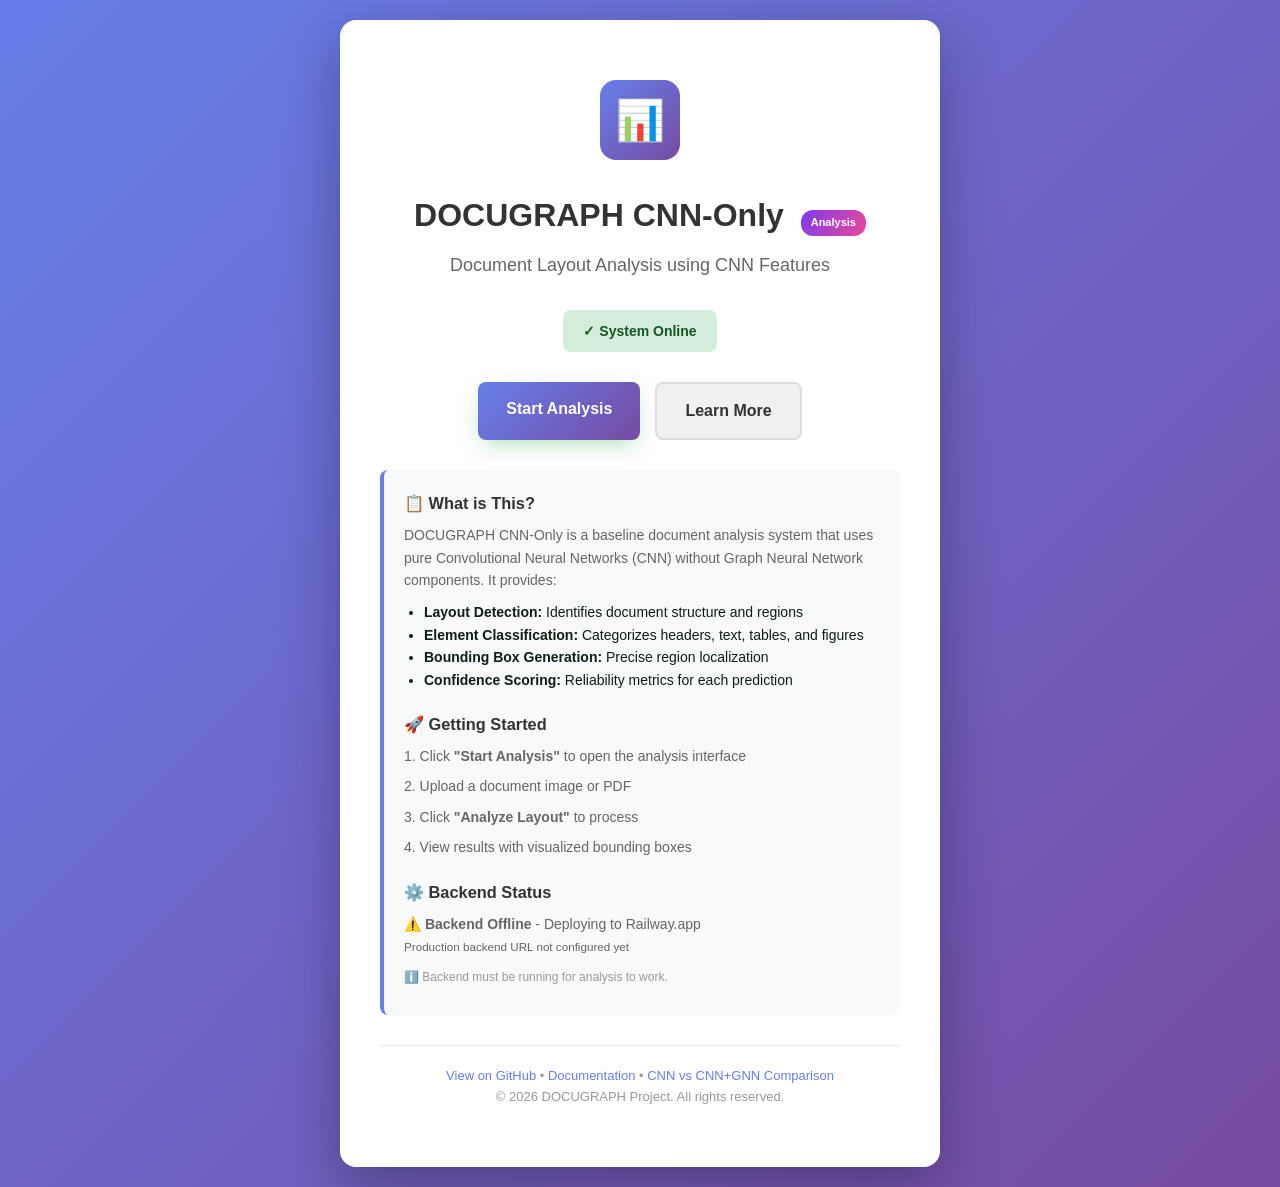
==== index.html @ beccb389 "Add: Landing page with index.html for GitHub Pages" ====
<!DOCTYPE html>
<html lang="en">
<head>
    <meta charset="UTF-8">
    <meta name="viewport" content="width=device-width, initial-scale=1.0">
    <title>DOCUGRAPH CNN-Only Analysis</title>
    <link rel="icon" type="image/png" href="assets/logo.png">
    <link rel="stylesheet" href="assets/style.css">
    <style>
        body {
            font-family: -apple-system, BlinkMacSystemFont, "Segoe UI", Roboto, "Helvetica Neue", Arial, sans-serif;
            background: linear-gradient(135deg, #667eea 0%, #764ba2 100%);
            min-height: 100vh;
            display: flex;
            align-items: center;
            justify-content: center;
            margin: 0;
            padding: 20px;
        }
        .container {
            background: white;
            border-radius: 16px;
            box-shadow: 0 20px 60px rgba(0, 0, 0, 0.3);
            padding: 60px 40px;
            text-align: center;
            max-width: 600px;
        }
        .logo {
            width: 80px;
            height: 80px;
            margin: 0 auto 30px;
            background: linear-gradient(135deg, #667eea 0%, #764ba2 100%);
            border-radius: 16px;
            display: flex;
            align-items: center;
            justify-content: center;
            color: white;
            font-size: 40px;
            font-weight: bold;
        }
        h1 {
            font-size: 32px;
            margin: 20px 0 10px;
            color: #333;
        }
        .subtitle {
            font-size: 18px;
            color: #666;
            margin-bottom: 30px;
        }
        .status {
            display: inline-block;
            padding: 10px 20px;
            border-radius: 8px;
            margin-bottom: 30px;
            font-size: 14px;
            font-weight: 600;
        }
        .status.online {
            background: #d4edda;
            color: #155724;
        }
        .status.offline {
            background: #f8d7da;
            color: #721c24;
        }
        .buttons {
            display: flex;
            gap: 15px;
            margin-bottom: 30px;
            justify-content: center;
            flex-wrap: wrap;
        }
        .btn {
            padding: 14px 28px;
            border-radius: 8px;
            font-size: 16px;
            font-weight: 600;
            border: none;
            cursor: pointer;
            transition: all 0.3s;
            text-decoration: none;
            display: inline-block;
        }
        .btn-primary {
            background: linear-gradient(135deg, #667eea 0%, #764ba2 100%);
            color: white;
        }
        .btn-primary:hover {
            transform: translateY(-2px);
            box-shadow: 0 10px 20px rgba(102, 126, 234, 0.3);
        }
        .btn-secondary {
            background: #f0f0f0;
            color: #333;
            border: 2px solid #ddd;
        }
        .btn-secondary:hover {
            background: #e0e0e0;
        }
        .info {
            background: #f8f9fa;
            border-left: 4px solid #667eea;
            padding: 20px;
            text-align: left;
            border-radius: 8px;
            margin-top: 30px;
            font-size: 14px;
        }
        .info h3 {
            margin-top: 0;
            color: #333;
        }
        .info p {
            margin: 8px 0;
            color: #666;
        }
        .info code {
            background: #e9ecef;
            padding: 2px 6px;
            border-radius: 4px;
            font-family: monospace;
            color: #d63384;
        }
        .badge {
            display: inline-block;
            background: linear-gradient(120deg, #7c3aed, #ec4899);
            color: white;
            padding: 4px 10px;
            border-radius: 12px;
            font-size: 11px;
            font-weight: 700;
            margin-left: 8px;
        }
        .footer {
            margin-top: 30px;
            padding-top: 20px;
            border-top: 1px solid #eee;
            font-size: 13px;
            color: #999;
        }
        .footer a {
            color: #667eea;
            text-decoration: none;
        }
        .footer a:hover {
            text-decoration: underline;
        }
    </style>
</head>
<body>
    <div class="container">
        <div class="logo">📊</div>
        <h1>DOCUGRAPH CNN-Only <span class="badge">Analysis</span></h1>
        <p class="subtitle">Document Layout Analysis using CNN Features</p>

        <div id="status-indicator" class="status online">✓ System Online</div>

        <div class="buttons">
            <a href="try_cnn.html" class="btn btn-primary">Start Analysis</a>
            <a href="#info" class="btn btn-secondary">Learn More</a>
        </div>

        <div id="info" class="info">
            <h3>📋 What is This?</h3>
            <p>DOCUGRAPH CNN-Only is a baseline document analysis system that uses pure Convolutional Neural Networks (CNN) without Graph Neural Network components. It provides:</p>
            <ul style="margin: 10px 0; padding-left: 20px;">
                <li><strong>Layout Detection:</strong> Identifies document structure and regions</li>
                <li><strong>Element Classification:</strong> Categorizes headers, text, tables, and figures</li>
                <li><strong>Bounding Box Generation:</strong> Precise region localization</li>
                <li><strong>Confidence Scoring:</strong> Reliability metrics for each prediction</li>
            </ul>

            <h3 style="margin-top: 20px;">🚀 Getting Started</h3>
            <p>1. Click <strong>"Start Analysis"</strong> to open the analysis interface</p>
            <p>2. Upload a document image or PDF</p>
            <p>3. Click <strong>"Analyze Layout"</strong> to process</p>
            <p>4. View results with visualized bounding boxes</p>

            <h3 style="margin-top: 20px;">⚙️ Backend Status</h3>
            <p id="backend-status">Checking backend connection...</p>
            <p style="font-size: 12px; color: #999; margin-top: 10px;">
                ℹ️ Backend must be running for analysis to work.
            </p>
        </div>

        <div class="footer">
            <p>
                <a href="https://github.com/lenjimagsino/docugraph_cnn" target="_blank">View on GitHub</a> •
                <a href="CNN_ONLY_ANALYSIS.md" target="_blank">Documentation</a> •
                <a href="comparison.html">CNN vs CNN+GNN Comparison</a>
            </p>
            <p>© 2026 DOCUGRAPH Project. All rights reserved.</p>
        </div>
    </div>

    <script>
        // Check backend status on load
        document.addEventListener('DOMContentLoaded', () => {
            checkBackendStatus();
        });

        async function checkBackendStatus() {
            const statusEl = document.getElementById('backend-status');
            const backendUrl = window.location.hostname === 'localhost' || window.location.hostname === '127.0.0.1' 
                ? 'http://localhost:5000'
                : 'https://docugraph-api.up.railway.app'; // Update with your Railway URL

            try {
                const response = await fetch(`${backendUrl}/health`, { 
                    method: 'GET',
                    mode: 'no-cors'
                });
                statusEl.innerHTML = '✅ <strong>Backend Online</strong> - Ready to analyze documents';
                statusEl.className = 'backend-status online';
            } catch (error) {
                if (window.location.hostname !== 'localhost') {
                    statusEl.innerHTML = '⚠️ <strong>Backend Offline</strong> - Deploying to Railway.app<br><small>Production backend URL not configured yet</small>';
                } else {
                    statusEl.innerHTML = '❌ <strong>Backend Offline</strong> - Run: <code>python backend/app.py</code>';
                }
                statusEl.className = 'backend-status offline';
            }
        }
    </script>
</body>
</html>
---- assets/style.css ----
/* ============================================
   DOCUGRAPH – Global Stylesheet
   Theme: White base · Green accents · Light green glow
   ============================================ */

@import url('https://fonts.googleapis.com/css2?family=Sora:wght@300;400;500;600;700;800&family=Plus+Jakarta+Sans:wght@300;400;500;600;700&family=JetBrains+Mono:wght@400;500&display=swap');

:root {
  /* Greens */
  --green-900: #0f3d20;
  --green-800: #155a2a;
  --green-700: #1c7a39;
  --green-600: #2aa84a;
  --green-500: #3ec85c;
  --green-400: #6ddc83;
  --green-300: #a8eab6;
  --green-200: #d4f5db;
  --green-100: #ecfbef;
  --green-50:  #f5fdf7;

  /* Neutrals */
  --white:    #ffffff;
  --off:      #fafbfa;
  --line:     #e6efe8;
  --line-2:   #d4e3d7;
  --ink-900:  #0d1f12;
  --ink-700:  #2c3d31;
  --ink-500:  #5a6b5e;
  --ink-300:  #8a9a8e;

  /* Effects */
  --shadow-sm:  0 1px 2px rgba(15,61,32,.06);
  --shadow-md:  0 8px 24px -8px rgba(15,61,32,.12);
  --shadow-lg:  0 24px 48px -16px rgba(15,61,32,.18);
  --shadow-glow: 0 0 0 1px rgba(62,200,92,.18), 0 12px 40px -12px rgba(62,200,92,.35);

  --radius-sm: 8px;
  --radius-md: 14px;
  --radius-lg: 22px;
  --radius-xl: 32px;

  --font-display: 'Sora', sans-serif;
  --font-body:    'Plus Jakarta Sans', sans-serif;
  --font-mono:    'JetBrains Mono', monospace;

  --container: 1240px;
}

* { box-sizing: border-box; margin: 0; padding: 0; }

html { scroll-behavior: smooth; -webkit-text-size-adjust: 100%; }

body {
  font-family: var(--font-body);
  color: var(--ink-900);
  background: var(--white);
  line-height: 1.6;
  font-size: 16px;
  overflow-x: hidden;
  -webkit-font-smoothing: antialiased;
  -moz-osx-font-smoothing: grayscale;
}

img { max-width: 100%; display: block; }
a { color: inherit; text-decoration: none; }
button { font-family: inherit; cursor: pointer; border: none; background: none; }

/* Utility container */
.wrap { max-width: var(--container); margin: 0 auto; padding: 0 24px; }

/* ===== NAVBAR ===== */
.nav {
  position: fixed; top: 0; left: 0; right: 0;
  z-index: 100;
  background: rgba(255,255,255,.78);
  backdrop-filter: saturate(140%) blur(14px);
  -webkit-backdrop-filter: saturate(140%) blur(14px);
  border-bottom: 1px solid transparent;
  transition: border-color .25s ease, background .25s ease;
}
.nav.scrolled {
  border-bottom-color: var(--line);
  background: rgba(255,255,255,.92);
}
.nav-inner {
  max-width: var(--container);
  margin: 0 auto;
  padding: 14px 24px;
  display: flex; align-items: center; justify-content: space-between;
  gap: 24px;
}
.brand {
  display: flex; align-items: center; gap: 10px;
  font-family: var(--font-display);
  font-weight: 700;
  font-size: 18px;
  letter-spacing: -.01em;
}
.brand img { width: 36px; height: 36px; object-fit: contain; }
.brand span b { color: var(--green-700); }
.brand span em { color: var(--green-500); font-style: normal; font-weight: 600; }

.nav-links {
  display: flex; align-items: center; gap: 6px;
  list-style: none;
}
.nav-links a {
  padding: 8px 14px;
  border-radius: 999px;
  font-size: 14.5px;
  font-weight: 500;
  color: var(--ink-700);
  transition: color .2s, background .2s;
}
.nav-links a:hover { color: var(--green-700); background: var(--green-100); }
.nav-links a.active { color: var(--green-700); background: var(--green-100); }

.nav-cta {
  display: inline-flex; align-items: center; gap: 8px;
  padding: 10px 18px;
  background: var(--ink-900);
  color: var(--white);
  border-radius: 999px;
  font-weight: 600; font-size: 14px;
  transition: transform .2s, background .2s, box-shadow .2s;
}
.nav-cta:hover { background: var(--green-700); transform: translateY(-1px); box-shadow: var(--shadow-glow); }

.nav-toggle { display: none; width: 40px; height: 40px; border-radius: 10px; align-items: center; justify-content: center; }
.nav-toggle span { width: 20px; height: 2px; background: var(--ink-900); position: relative; display: block; transition: transform .25s; }
.nav-toggle span::before, .nav-toggle span::after {
  content: ''; position: absolute; left: 0; width: 20px; height: 2px; background: var(--ink-900); transition: transform .25s, top .25s;
}
.nav-toggle span::before { top: -6px; }
.nav-toggle span::after  { top:  6px; }
.nav-toggle.open span { background: transparent; }
.nav-toggle.open span::before { top: 0; transform: rotate(45deg); }
.nav-toggle.open span::after  { top: 0; transform: rotate(-45deg); }

/* ===== HERO ===== */
.hero {
  position: relative;
  padding: 140px 0 100px;
  overflow: hidden;
  background:
    radial-gradient(80% 60% at 90% 0%, var(--green-100) 0%, transparent 60%),
    radial-gradient(60% 50% at 10% 100%, var(--green-50) 0%, transparent 70%),
    var(--white);
}
.hero::before {
  content: '';
  position: absolute; inset: 0;
  background-image:
    linear-gradient(var(--line) 1px, transparent 1px),
    linear-gradient(90deg, var(--line) 1px, transparent 1px);
  background-size: 56px 56px;
  mask-image: radial-gradient(ellipse 70% 60% at 50% 40%, #000 30%, transparent 80%);
  -webkit-mask-image: radial-gradient(ellipse 70% 60% at 50% 40%, #000 30%, transparent 80%);
  opacity: .5;
  pointer-events: none;
}

.hero-grid {
  display: grid;
  grid-template-columns: 1.1fr 1fr;
  gap: 64px;
  align-items: center;
  position: relative; z-index: 1;
}

.eyebrow {
  display: inline-flex; align-items: center; gap: 8px;
  padding: 6px 14px;
  background: var(--green-100);
  border: 1px solid var(--green-200);
  color: var(--green-800);
  border-radius: 999px;
  font-size: 13px; font-weight: 600;
  letter-spacing: .02em;
  margin-bottom: 22px;
}
.eyebrow .dot {
  width: 6px; height: 6px; background: var(--green-500); border-radius: 50%;
  box-shadow: 0 0 0 4px rgba(62,200,92,.2);
  animation: pulseDot 2s infinite;
}
@keyframes pulseDot {
  0%,100% { box-shadow: 0 0 0 4px rgba(62,200,92,.2); }
  50%     { box-shadow: 0 0 0 8px rgba(62,200,92,0); }
}

.hero h1 {
  font-family: var(--font-display);
  font-weight: 700;
  font-size: clamp(36px, 5.4vw, 64px);
  line-height: 1.05;
  letter-spacing: -.025em;
  color: var(--ink-900);
}
.hero h1 .grad {
  background: linear-gradient(120deg, var(--green-700) 0%, var(--green-500) 60%, var(--green-400) 100%);
  -webkit-background-clip: text; background-clip: text;
  color: transparent;
}
.hero p.lead {
  margin-top: 22px;
  font-size: 18px;
  color: var(--ink-500);
  max-width: 540px;
}
.hero-ctas {
  margin-top: 36px;
  display: flex; gap: 14px; flex-wrap: wrap;
}
.btn {
  display: inline-flex; align-items: center; gap: 10px;
  padding: 14px 26px;
  border-radius: 999px;
  font-weight: 600; font-size: 15px;
  transition: transform .2s, box-shadow .2s, background .2s, color .2s, border-color .2s;
  border: 1px solid transparent;
}
.btn-primary {
  background: var(--green-600);
  color: var(--white);
  box-shadow: 0 8px 24px -8px rgba(42,168,74,.5);
}
.btn-primary:hover { background: var(--green-700); transform: translateY(-2px); box-shadow: 0 14px 30px -8px rgba(42,168,74,.55); }
.btn-ghost {
  background: var(--white);
  color: var(--ink-900);
  border-color: var(--line-2);
}
.btn-ghost:hover { border-color: var(--green-500); color: var(--green-700); transform: translateY(-2px); }

.hero-stats {
  margin-top: 48px;
  display: grid; grid-template-columns: repeat(3, 1fr);
  gap: 24px;
  max-width: 520px;
}
.stat strong {
  display: block;
  font-family: var(--font-display);
  font-size: 28px; font-weight: 700;
  color: var(--green-700);
  letter-spacing: -.02em;
}
.stat span { font-size: 13px; color: var(--ink-500); }

/* ===== HERO VISUAL ===== */
.hero-visual {
  position: relative;
  aspect-ratio: 1 / 1.05;
  max-width: 540px;
  justify-self: end;
  width: 100%;
}
.doc-card {
  position: absolute;
  inset: 12% 8% 12% 8%;
  background: var(--white);
  border-radius: var(--radius-lg);
  border: 1px solid var(--line);
  box-shadow: var(--shadow-lg);
  padding: 28px;
  overflow: hidden;
}
.doc-card::before {
  content: '';
  position: absolute; left: 0; right: 0; top: 0; height: 6px;
  background: linear-gradient(90deg, var(--green-600), var(--green-400));
}
.doc-line { height: 9px; border-radius: 4px; background: var(--green-100); margin-bottom: 12px; }
.doc-line.short { width: 55%; background: var(--green-200); }
.doc-line.tiny  { width: 30%; }
.doc-block {
  display: grid; grid-template-columns: 1fr 1fr; gap: 10px;
  margin-top: 18px;
}
.doc-block .ph {
  height: 70px; border-radius: 10px; background: linear-gradient(135deg, var(--green-100), var(--green-200));
  border: 1px dashed var(--green-300);
}
.doc-table {
  margin-top: 18px;
  display: grid; grid-template-columns: repeat(3, 1fr); gap: 4px;
}
.doc-table div {
  height: 16px; background: var(--green-50); border: 1px solid var(--green-200); border-radius: 3px;
}
.doc-table div.head { background: var(--green-200); }

/* OCR scan line over doc */
.scan-line {
  position: absolute; left: 8%; right: 8%; height: 3px;
  background: linear-gradient(90deg, transparent, var(--green-500), transparent);
  box-shadow: 0 0 16px var(--green-400);
  border-radius: 4px;
  top: 12%;
  animation: scan 4s ease-in-out infinite;
  pointer-events: none;
}
@keyframes scan {
  0%, 100% { top: 14%; opacity: 0; }
  10%      { opacity: 1; }
  50%      { top: 84%; opacity: 1; }
  60%      { opacity: 1; }
  90%      { opacity: 0; }
}

/* Floating graph SVG layered on top */
.graph-overlay {
  position: absolute; inset: 0;
  pointer-events: none;
}
.graph-overlay circle {
  fill: var(--white);
  stroke: var(--green-600);
  stroke-width: 2.5;
  filter: drop-shadow(0 4px 10px rgba(42,168,74,.4));
  animation: floatNode 5s ease-in-out infinite;
}
.graph-overlay circle:nth-child(2) { animation-delay: -1s; }
.graph-overlay circle:nth-child(3) { animation-delay: -2s; }
.graph-overlay circle:nth-child(4) { animation-delay: -3s; }
.graph-overlay circle:nth-child(5) { animation-delay: -.5s; }
.graph-overlay line {
  stroke: var(--green-500);
  stroke-width: 1.5;
  stroke-dasharray: 4 4;
  opacity: .6;
  animation: dash 6s linear infinite;
}
@keyframes floatNode {
  0%,100% { transform: translateY(0); }
  50%     { transform: translateY(-8px); }
}
@keyframes dash {
  to { stroke-dashoffset: -32; }
}

/* ===== SECTION BASE ===== */
section.s {
  padding: 110px 0;
  position: relative;
}
.s-head { text-align: center; max-width: 720px; margin: 0 auto 64px; }
.s-tag {
  display: inline-block; padding: 6px 14px; background: var(--green-100);
  color: var(--green-800); border-radius: 999px;
  font-size: 12.5px; font-weight: 600; letter-spacing: .08em; text-transform: uppercase;
  margin-bottom: 18px;
}
.s-head h2 {
  font-family: var(--font-display);
  font-weight: 700;
  font-size: clamp(30px, 4vw, 46px);
  letter-spacing: -.02em; line-height: 1.1;
  color: var(--ink-900);
}
.s-head h2 .grad {
  background: linear-gradient(120deg, var(--green-700), var(--green-500));
  -webkit-background-clip: text; background-clip: text; color: transparent;
}
.s-head p { color: var(--ink-500); margin-top: 14px; font-size: 17px; }

/* ===== FEATURES ===== */
#features { background: var(--off); }
.feat-grid {
  display: grid;
  grid-template-columns: repeat(4, 1fr);
  gap: 22px;
}
.feat {
  background: var(--white);
  border: 1px solid var(--line);
  border-radius: var(--radius-lg);
  padding: 32px 26px;
  transition: transform .3s, box-shadow .3s, border-color .3s;
  position: relative;
  overflow: hidden;
}
.feat::after {
  content: ''; position: absolute; left: 0; right: 0; bottom: 0; height: 3px;
  background: linear-gradient(90deg, var(--green-500), var(--green-300));
  transform: scaleX(0); transform-origin: left; transition: transform .4s;
}
.feat:hover { transform: translateY(-6px); box-shadow: var(--shadow-md); border-color: var(--green-200); }
.feat:hover::after { transform: scaleX(1); }
.feat-icon {
  width: 52px; height: 52px;
  border-radius: 14px;
  background: linear-gradient(135deg, var(--green-100), var(--green-200));
  display: grid; place-items: center;
  margin-bottom: 20px;
  font-size: 24px;
}
.feat h3 {
  font-family: var(--font-display); font-weight: 600; font-size: 18px;
  margin-bottom: 8px; color: var(--ink-900); letter-spacing: -.01em;
}
.feat p { font-size: 14.5px; color: var(--ink-500); line-height: 1.6; }

/* ===== HOW IT WORKS PIPELINE ===== */
.pipeline {
  display: grid; grid-template-columns: repeat(6, 1fr);
  gap: 14px;
  position: relative;
}
.step {
  background: var(--white);
  border: 1px solid var(--line);
  border-radius: var(--radius-md);
  padding: 22px 16px;
  text-align: center;
  position: relative;
  transition: transform .3s, box-shadow .3s, border-color .3s;
}
.step:hover { transform: translateY(-4px); border-color: var(--green-400); box-shadow: var(--shadow-md); }
.step-num {
  width: 30px; height: 30px;
  margin: 0 auto 12px;
  border-radius: 50%;
  background: var(--green-600);
  color: var(--white);
  display: grid; place-items: center;
  font-family: var(--font-mono); font-size: 13px; font-weight: 600;
}
.step-icon { font-size: 28px; margin-bottom: 6px; }
.step h4 {
  font-family: var(--font-display); font-size: 14px; font-weight: 600;
  color: var(--ink-900);
}
.step p { font-size: 12.5px; color: var(--ink-500); margin-top: 4px; }
.step-arrow {
  position: absolute; right: -14px; top: 50%; transform: translateY(-50%);
  width: 14px; height: 2px; background: var(--green-300);
  z-index: 2;
}
.step-arrow::after {
  content: ''; position: absolute; right: -1px; top: -3px;
  border: 4px solid transparent; border-left-color: var(--green-500);
}
.step:last-child .step-arrow { display: none; }

/* ===== ABOUT / RESEARCH ===== */
#about { background: linear-gradient(180deg, var(--white) 0%, var(--green-50) 100%); }
.about-grid {
  display: grid; grid-template-columns: 1fr 1fr; gap: 60px;
  align-items: center;
}
.about-card {
  background: var(--white);
  border: 1px solid var(--line);
  border-radius: var(--radius-lg);
  padding: 36px;
  box-shadow: var(--shadow-sm);
}
.about-card h3 {
  font-family: var(--font-display); font-size: 22px; font-weight: 600;
  margin-bottom: 14px; color: var(--ink-900);
}
.about-card p { color: var(--ink-500); margin-bottom: 14px; }
.tech-list { list-style: none; display: grid; grid-template-columns: repeat(2, 1fr); gap: 10px; margin-top: 20px; }
.tech-list li {
  padding: 10px 14px;
  background: var(--green-50);
  border: 1px solid var(--green-200);
  border-radius: 10px;
  font-size: 14px; color: var(--green-800); font-weight: 500;
  display: flex; align-items: center; gap: 8px;
}
.tech-list li::before {
  content: ''; width: 6px; height: 6px; background: var(--green-600); border-radius: 50%;
}
.objectives { list-style: none; margin-top: 14px; }
.objectives li {
  padding: 10px 0;
  border-bottom: 1px dashed var(--line);
  display: flex; align-items: flex-start; gap: 12px;
  color: var(--ink-700); font-size: 15px;
}
.objectives li:last-child { border-bottom: none; }
.objectives li::before {
  content: '✓';
  flex-shrink: 0;
  width: 22px; height: 22px;
  border-radius: 50%;
  background: var(--green-600); color: var(--white);
  display: grid; place-items: center;
  font-size: 12px; font-weight: 700;
  margin-top: 1px;
}
.sdg-card {
  display: flex; align-items: center; gap: 18px;
  padding: 20px; margin-top: 28px;
  background: linear-gradient(135deg, var(--green-700), var(--green-500));
  color: var(--white);
  border-radius: var(--radius-md);
}
.sdg-num {
  width: 56px; height: 56px;
  background: rgba(255,255,255,.18);
  border: 2px solid rgba(255,255,255,.4);
  border-radius: 12px;
  display: grid; place-items: center;
  font-family: var(--font-display); font-weight: 700; font-size: 22px;
  flex-shrink: 0;
}
.sdg-card h4 { font-family: var(--font-display); font-size: 16px; font-weight: 600; margin-bottom: 2px; }
.sdg-card p { font-size: 13px; opacity: .9; }

/* ===== TEAM ===== */
#team { background: var(--off); }
.team-grid { display: grid; grid-template-columns: repeat(4, 1fr); gap: 22px; }
.member {
  background: var(--white);
  border: 1px solid var(--line);
  border-radius: var(--radius-lg);
  padding: 28px 22px;
  text-align: center;
  transition: transform .3s, box-shadow .3s, border-color .3s;
}
.member:hover { transform: translateY(-6px); box-shadow: var(--shadow-md); border-color: var(--green-200); }
.member-img {
  width: 120px; height: 120px;
  margin: 0 auto 16px;
  border-radius: 12px;
  object-fit: cover;
  border: 3px solid var(--green-300);
  box-shadow: 0 8px 24px -8px rgba(42,168,74,.4);
}
.avatar {
  width: 88px; height: 88px;
  margin: 0 auto 16px;
  border-radius: 50%;
  background: linear-gradient(135deg, var(--green-200), var(--green-400));
  display: grid; place-items: center;
  font-family: var(--font-display); font-weight: 700; font-size: 28px;
  color: var(--white);
  border: 4px solid var(--white);
  box-shadow: 0 0 0 1px var(--green-300), 0 8px 24px -8px rgba(42,168,74,.4);
}
.member h4 { font-family: var(--font-display); font-size: 16px; font-weight: 600; color: var(--ink-900); margin-bottom: 4px; }
.member .role { font-size: 13px; color: var(--green-700); font-weight: 500; margin-bottom: 10px; }
.member .email {
  font-size: 12.5px; color: var(--ink-500); font-family: var(--font-mono);
  display: inline-block; padding: 4px 10px; background: var(--green-50); border-radius: 999px;
  word-break: break-all;
}

/* ===== CONTACT FORM ===== */
.contact-grid { display: grid; grid-template-columns: 1fr 1fr; gap: 50px; align-items: start; max-width: 980px; margin: 0 auto; }
.contact-info h3 { font-family: var(--font-display); font-size: 24px; font-weight: 600; margin-bottom: 12px; }
.contact-info p { color: var(--ink-500); margin-bottom: 24px; }
.contact-info ul { list-style: none; }
.contact-info li {
  display: flex; align-items: center; gap: 12px;
  padding: 12px 0; border-bottom: 1px solid var(--line);
  color: var(--ink-700); font-size: 14.5px;
}
.contact-info li svg { color: var(--green-600); flex-shrink: 0; }
.contact-form {
  background: var(--white);
  border: 1px solid var(--line);
  border-radius: var(--radius-lg);
  padding: 32px;
  box-shadow: var(--shadow-sm);
}
.field { margin-bottom: 16px; }
.field label { display: block; font-size: 13px; font-weight: 500; color: var(--ink-700); margin-bottom: 6px; }
.field input, .field textarea {
  width: 100%;
  padding: 12px 14px;
  border: 1px solid var(--line-2);
  border-radius: 10px;
  font-family: inherit; font-size: 14.5px;
  background: var(--off);
  transition: border-color .2s, background .2s, box-shadow .2s;
  color: var(--ink-900);
}
.field input:focus, .field textarea:focus {
  outline: none;
  border-color: var(--green-500);
  background: var(--white);
  box-shadow: 0 0 0 3px rgba(62,200,92,.18);
}
.field textarea { resize: vertical; min-height: 110px; }

/* ===== FOOTER ===== */
footer {
  background: var(--ink-900);
  color: var(--green-100);
  padding: 60px 0 30px;
}
.foot-grid { display: grid; grid-template-columns: 2fr 1fr 1fr 1fr; gap: 40px; }
.foot-brand { display: flex; align-items: center; gap: 12px; margin-bottom: 16px; }
.foot-brand img { width: 40px; height: 40px; background: white; padding: 4px; border-radius: 10px; }
.foot-brand span { font-family: var(--font-display); font-size: 20px; font-weight: 700; color: var(--white); }
footer p.about { color: rgba(255,255,255,.6); font-size: 14px; line-height: 1.7; max-width: 320px; }
footer h5 { font-family: var(--font-display); font-size: 13px; font-weight: 600; color: var(--green-300); text-transform: uppercase; letter-spacing: .08em; margin-bottom: 16px; }
footer ul { list-style: none; }
footer ul li { margin-bottom: 10px; }
footer ul a { color: rgba(255,255,255,.7); font-size: 14px; transition: color .2s; }
footer ul a:hover { color: var(--green-400); }
.foot-bottom {
  margin-top: 50px; padding-top: 24px;
  border-top: 1px solid rgba(255,255,255,.1);
  display: flex; justify-content: space-between; flex-wrap: wrap; gap: 12px;
  font-size: 13px; color: rgba(255,255,255,.5);
}

/* ===== SCROLL REVEAL ===== */
.reveal { opacity: 0; transform: translateY(30px); transition: opacity .8s ease, transform .8s ease; }
.reveal.in { opacity: 1; transform: translateY(0); }

/* ===== SHARED PAGE STYLES (try / processing / results) ===== */
.page-wrap {
  min-height: 100vh;
  padding: 110px 0 80px;
  background:
    radial-gradient(70% 50% at 100% 0%, var(--green-50) 0%, transparent 60%),
    radial-gradient(70% 50% at 0% 100%, var(--green-50) 0%, transparent 60%),
    var(--white);
}
.page-head {
  margin-bottom: 36px;
  display: flex; align-items: end; justify-content: space-between; flex-wrap: wrap; gap: 16px;
}
.page-head h1 {
  font-family: var(--font-display);
  font-size: clamp(28px, 3.5vw, 38px);
  font-weight: 700; letter-spacing: -.02em;
  color: var(--ink-900);
}
.page-head p { color: var(--ink-500); font-size: 15px; margin-top: 6px; }

/* Try-Demo two-panel */
.demo-grid { display: grid; grid-template-columns: 1fr 1fr; gap: 24px; }
.panel {
  background: var(--white);
  border: 1px solid var(--line);
  border-radius: var(--radius-lg);
  padding: 28px;
  box-shadow: var(--shadow-sm);
}
.panel h3 { font-family: var(--font-display); font-size: 17px; font-weight: 600; margin-bottom: 18px; color: var(--ink-900); }
.dropzone {
  border: 2px dashed var(--green-300);
  background: var(--green-50);
  border-radius: var(--radius-md);
  padding: 50px 24px;
  text-align: center;
  transition: border-color .25s, background .25s;
  cursor: pointer;
}
.dropzone.drag { border-color: var(--green-600); background: var(--green-100); }
.dropzone .icon { font-size: 44px; margin-bottom: 12px; }
.dropzone h4 { font-family: var(--font-display); font-size: 18px; margin-bottom: 6px; color: var(--ink-900); }
.dropzone p { color: var(--ink-500); font-size: 14px; margin-bottom: 14px; }
.formats {
  display: inline-flex; gap: 8px; margin-top: 8px; flex-wrap: wrap; justify-content: center;
}
.formats span {
  padding: 4px 10px;
  background: var(--white);
  border: 1px solid var(--green-300);
  border-radius: 999px;
  font-size: 12px; color: var(--green-800); font-weight: 500;
  font-family: var(--font-mono);
}
.btn-row {
  margin-top: 22px;
  display: flex; gap: 12px; flex-wrap: wrap;
}
.preview-area {
  min-height: 320px;
  border: 1px solid var(--line);
  border-radius: var(--radius-md);
  background:
    repeating-linear-gradient(0deg, transparent 0, transparent 23px, var(--green-50) 23px, var(--green-50) 24px);
  display: grid; place-items: center;
  color: var(--ink-300);
  text-align: center;
  padding: 24px;
}
.preview-area .ph { max-width: 280px; }
.preview-area svg { width: 80px; height: 80px; opacity: .35; margin-bottom: 12px; }

/* Processing page */
.processing-stage {
  max-width: 560px;
  margin: 60px auto 0;
  text-align: center;
}
.process-anim {
  width: 240px; height: 240px;
  margin: 0 auto 36px;
  position: relative;
}
.process-anim svg { width: 100%; height: 100%; }
.process-anim .ring {
  position: absolute; inset: 0;
  border-radius: 50%;
  border: 2px solid var(--green-200);
  border-top-color: var(--green-600);
  animation: spin 1.6s linear infinite;
}
.process-anim .ring-2 {
  inset: 18px; animation-duration: 2.4s; border-top-color: transparent; border-right-color: var(--green-400);
}
@keyframes spin { to { transform: rotate(360deg); } }
.process-anim .center-icon {
  position: absolute; inset: 0; display: grid; place-items: center;
  font-size: 48px;
}
.process-anim .center-icon span { animation: pulse 1.8s ease-in-out infinite; display: inline-block; }
@keyframes pulse {
  0%,100% { transform: scale(1); opacity: 1; }
  50%     { transform: scale(1.08); opacity: .7; }
}
.status-list {
  background: var(--white);
  border: 1px solid var(--line);
  border-radius: var(--radius-md);
  padding: 8px;
  list-style: none;
  text-align: left;
  box-shadow: var(--shadow-sm);
}
.status-list li {
  padding: 14px 16px;
  display: flex; align-items: center; gap: 14px;
  border-bottom: 1px solid var(--line);
  color: var(--ink-300);
  font-size: 14.5px;
  transition: color .3s;
}
.status-list li:last-child { border-bottom: none; }
.status-list li.done { color: var(--ink-900); }
.status-list li.active { color: var(--green-700); font-weight: 600; }
.status-list .check {
  width: 22px; height: 22px; border-radius: 50%;
  border: 2px solid var(--line-2);
  display: grid; place-items: center;
  flex-shrink: 0;
  transition: background .3s, border-color .3s;
}
.status-list li.done .check { background: var(--green-600); border-color: var(--green-600); color: var(--white); font-size: 12px; }
.status-list li.active .check {
  border-color: var(--green-500);
  border-top-color: transparent;
  animation: spin 1s linear infinite;
}

/* Results page */
.results-grid { display: grid; grid-template-columns: 1.1fr 1fr; gap: 24px; }
.result-doc {
  background: var(--white);
  border: 1px solid var(--line);
  border-radius: var(--radius-lg);
  padding: 28px;
  position: relative;
  min-height: 600px;
  box-shadow: var(--shadow-sm);
}
.result-doc h3 { font-family: var(--font-display); font-size: 17px; font-weight: 600; margin-bottom: 18px; }
.doc-render {
  position: relative;
  background: var(--off);
  border: 1px solid var(--line);
  border-radius: var(--radius-md);
  padding: 22px;
  min-height: 480px;
  font-size: 13px; color: var(--ink-700); line-height: 1.7;
}
.bbox {
  position: relative;
  border: 2px solid;
  border-radius: 4px;
  padding: 6px 8px;
  margin-bottom: 10px;
}
.bbox::before {
  content: attr(data-label);
  position: absolute; top: -10px; left: 8px;
  font-family: var(--font-mono); font-size: 10px; font-weight: 600;
  background: var(--white); padding: 0 6px;
  letter-spacing: .04em;
}
.bbox.header { border-color: var(--green-700); }
.bbox.header::before { color: var(--green-700); }
.bbox.para { border-color: var(--green-500); }
.bbox.para::before { color: var(--green-500); }
.bbox.table { border-color: #d97706; }
.bbox.table::before { color: #d97706; }
.bbox.figure { border-color: #7c3aed; }
.bbox.figure::before { color: #7c3aed; }
.fake-table { width: 100%; border-collapse: collapse; font-size: 12px; }
.fake-table th, .fake-table td { padding: 6px 10px; border: 1px solid var(--line-2); text-align: left; }
.fake-table th { background: var(--green-100); color: var(--green-800); font-weight: 600; }
.fake-fig {
  height: 90px;
  background: linear-gradient(135deg, #ddd6fe, #c4b5fd);
  border-radius: 6px;
  display: grid; place-items: center;
  color: #6d28d9; font-size: 12px; font-weight: 600;
}

.result-output {
  background: var(--white);
  border: 1px solid var(--line);
  border-radius: var(--radius-lg);
  box-shadow: var(--shadow-sm);
  display: flex; flex-direction: column;
}
.result-output .tabs {
  display: flex; border-bottom: 1px solid var(--line);
  padding: 4px 4px 0;
  gap: 2px;
}
.result-output .tabs button {
  padding: 12px 16px;
  font-size: 13.5px; font-weight: 500;
  color: var(--ink-500);
  border-bottom: 2px solid transparent;
  transition: color .2s, border-color .2s;
}
.result-output .tabs button.active { color: var(--green-700); border-bottom-color: var(--green-600); }
.result-output .tabs button:hover { color: var(--green-700); }
.tab-body {
  padding: 24px 28px;
  flex: 1;
  overflow: auto;
  max-height: 540px;
}
.tab-body h2, .tab-body h3 {
  font-family: var(--font-display);
  color: var(--ink-900);
  margin-bottom: 10px;
  letter-spacing: -.01em;
}
.tab-body h2 { font-size: 22px; }
.tab-body h3 { font-size: 16px; margin-top: 22px; }
.tab-body p { font-size: 14px; color: var(--ink-700); margin-bottom: 12px; }
.tab-body table { width: 100%; border-collapse: collapse; font-size: 13px; margin: 12px 0; }
.tab-body th, .tab-body td { padding: 8px 12px; border: 1px solid var(--line-2); text-align: left; }
.tab-body th { background: var(--green-50); color: var(--green-800); }
.tab-body code, .tab-body pre {
  font-family: var(--font-mono); font-size: 12.5px;
  background: var(--green-50); padding: 2px 6px; border-radius: 4px;
  color: var(--green-800);
}
.tab-body pre { padding: 14px; overflow-x: auto; line-height: 1.6; }

.result-actions {
  border-top: 1px solid var(--line);
  padding: 16px 20px;
  display: flex; gap: 10px; flex-wrap: wrap;
}
.result-actions .btn { padding: 10px 18px; font-size: 13.5px; }

/* ===== MEDIA QUERIES ===== */
@media (max-width: 1024px) {
  .hero-grid { grid-template-columns: 1fr; gap: 50px; }
  .hero-visual { justify-self: center; max-width: 460px; }
  .feat-grid, .team-grid { grid-template-columns: repeat(2, 1fr); }
  .pipeline { grid-template-columns: repeat(3, 1fr); }
  .step:nth-child(3) .step-arrow { display: none; }
  .about-grid { grid-template-columns: 1fr; gap: 30px; }
  .foot-grid { grid-template-columns: 1fr 1fr; }
  .demo-grid, .results-grid { grid-template-columns: 1fr; }
  .contact-grid { grid-template-columns: 1fr; }
}

@media (max-width: 720px) {
  .nav-links { display: none; }
  .nav-toggle { display: flex; }
  .nav.open .nav-links {
    display: flex; flex-direction: column;
    position: absolute; top: 100%; left: 16px; right: 16px;
    background: var(--white);
    border: 1px solid var(--line);
    border-radius: var(--radius-md);
    padding: 14px;
    box-shadow: var(--shadow-md);
    align-items: stretch;
    margin-top: 8px;
  }
  .nav.open .nav-links a { padding: 12px 14px; border-radius: 10px; }
  .nav-cta { padding: 8px 14px; font-size: 13px; }

  section.s { padding: 70px 0; }
  .hero { padding: 110px 0 70px; }
  .hero-stats { grid-template-columns: 1fr 1fr; }
  .feat-grid { grid-template-columns: 1fr; }
  .pipeline { grid-template-columns: 1fr 1fr; gap: 12px; }
  .step:nth-child(2) .step-arrow,
  .step:nth-child(4) .step-arrow { display: none; }
  .team-grid { grid-template-columns: 1fr 1fr; }
  .foot-grid { grid-template-columns: 1fr; gap: 30px; }
  .foot-bottom { flex-direction: column; }
  .page-wrap { padding: 100px 0 60px; }
  .panel, .contact-form, .about-card { padding: 24px; }
  .tech-list { grid-template-columns: 1fr; }
}

@media (max-width: 420px) {
  .team-grid { grid-template-columns: 1fr; }
  .pipeline { grid-template-columns: 1fr; }
  .step .step-arrow { display: none; }
  .hero h1 { font-size: 36px; }
}

/* ============================================
   AUTH PAGES (login / signup / reset / verify)
   ============================================ */
.auth-page {
  min-height: 100vh;
  display: grid;
  grid-template-columns: 1fr 1fr;
  background: var(--white);
}
.auth-side {
  position: relative;
  background:
    radial-gradient(80% 60% at 100% 0%, var(--green-100) 0%, transparent 60%),
    radial-gradient(70% 50% at 0% 100%, var(--green-50) 0%, transparent 70%),
    linear-gradient(135deg, var(--green-700), var(--green-500));
  color: var(--white);
  padding: 60px 56px;
  display: flex; flex-direction: column; justify-content: space-between;
  overflow: hidden;
}
.auth-side::before {
  content: '';
  position: absolute; inset: 0;
  background-image:
    linear-gradient(rgba(255,255,255,.08) 1px, transparent 1px),
    linear-gradient(90deg, rgba(255,255,255,.08) 1px, transparent 1px);
  background-size: 56px 56px;
  mask-image: radial-gradient(ellipse 80% 70% at 50% 50%, #000 30%, transparent 80%);
  -webkit-mask-image: radial-gradient(ellipse 80% 70% at 50% 50%, #000 30%, transparent 80%);
  pointer-events: none;
}
.auth-side > * { position: relative; z-index: 1; }
.auth-brand {
  display: flex; align-items: center; gap: 12px;
  font-family: var(--font-display);
  font-weight: 700; font-size: 20px;
  color: var(--white);
}
.auth-brand img {
  width: 44px; height: 44px;
  background: var(--white);
  padding: 5px;
  border-radius: 12px;
}
.auth-pitch h2 {
  font-family: var(--font-display);
  font-weight: 700;
  font-size: clamp(28px, 3vw, 40px);
  letter-spacing: -.02em;
  line-height: 1.15;
  margin-bottom: 18px;
}
.auth-pitch p {
  color: rgba(255,255,255,.85);
  font-size: 16px; line-height: 1.7;
  max-width: 420px;
}
.auth-pitch ul {
  list-style: none;
  margin-top: 28px;
  display: grid; gap: 12px;
}
.auth-pitch ul li {
  display: flex; align-items: flex-start; gap: 12px;
  font-size: 14.5px; color: rgba(255,255,255,.92);
}
.auth-pitch ul li::before {
  content: '✓';
  flex-shrink: 0;
  width: 22px; height: 22px;
  border-radius: 50%;
  background: rgba(255,255,255,.18);
  border: 1px solid rgba(255,255,255,.4);
  display: grid; place-items: center;
  font-size: 12px; font-weight: 700;
  margin-top: 1px;
}
.auth-foot { font-size: 12.5px; color: rgba(255,255,255,.7); }

.auth-form-wrap {
  display: flex; flex-direction: column;
  padding: 60px 56px;
  overflow-y: auto;
}
.auth-form-top {
  display: flex; justify-content: flex-end;
  margin-bottom: 32px;
}
.auth-form-top a {
  font-size: 14px; color: var(--ink-500);
  display: inline-flex; align-items: center; gap: 6px;
  transition: color .2s;
}
.auth-form-top a:hover { color: var(--green-700); }

.auth-form {
  width: 100%; max-width: 440px;
  margin: auto;
}
.auth-form h1 {
  font-family: var(--font-display);
  font-size: clamp(26px, 3vw, 34px);
  font-weight: 700;
  letter-spacing: -.02em;
  color: var(--ink-900);
  margin-bottom: 8px;
}
.auth-form > p.subtitle {
  color: var(--ink-500);
  font-size: 15px;
  margin-bottom: 32px;
}

/* Social buttons */
.social-row { display: grid; gap: 10px; }
.social-btn {
  display: flex; align-items: center; justify-content: center; gap: 10px;
  padding: 12px 16px;
  background: var(--white);
  border: 1px solid var(--line-2);
  border-radius: 10px;
  font-weight: 500; font-size: 14.5px;
  color: var(--ink-900);
  transition: border-color .2s, background .2s, transform .15s, box-shadow .2s;
  width: 100%;
}
.social-btn:hover { border-color: var(--green-500); background: var(--green-50); transform: translateY(-1px); box-shadow: var(--shadow-sm); }
.social-btn:disabled { opacity: .6; cursor: wait; }
.social-btn svg { flex-shrink: 0; }

.divider {
  position: relative;
  text-align: center;
  margin: 24px 0;
  font-size: 12px;
  color: var(--ink-300);
  letter-spacing: .12em;
  text-transform: uppercase;
}
.divider::before, .divider::after {
  content: ''; position: absolute; top: 50%;
  width: calc(50% - 32px); height: 1px;
  background: var(--line);
}
.divider::before { left: 0; }
.divider::after  { right: 0; }

/* Form fields */
.auth-field { margin-bottom: 16px; }
.auth-field label {
  display: block; font-size: 13px; font-weight: 500;
  color: var(--ink-700); margin-bottom: 6px;
}
.auth-field .input-wrap {
  position: relative;
  display: flex; align-items: center;
}
.auth-field input {
  width: 100%;
  padding: 12px 14px;
  border: 1px solid var(--line-2);
  border-radius: 10px;
  font-family: inherit; font-size: 14.5px;
  background: var(--off);
  transition: border-color .2s, background .2s, box-shadow .2s;
  color: var(--ink-900);
}
.auth-field input:focus {
  outline: none;
  border-color: var(--green-500);
  background: var(--white);
  box-shadow: 0 0 0 3px rgba(62,200,92,.18);
}
.auth-field input.has-toggle { padding-right: 44px; }
.pw-toggle {
  position: absolute; right: 6px;
  width: 36px; height: 36px;
  display: grid; place-items: center;
  color: var(--ink-300);
  border-radius: 8px;
  transition: color .2s, background .2s;
}
.pw-toggle:hover { color: var(--green-700); background: var(--green-100); }

.auth-row {
  display: flex; justify-content: space-between; align-items: center;
  margin: -4px 0 22px;
  font-size: 13.5px;
}
.checkbox-wrap {
  display: inline-flex; align-items: center; gap: 8px;
  cursor: pointer;
  color: var(--ink-700);
}
.checkbox-wrap input { width: 16px; height: 16px; accent-color: var(--green-600); cursor: pointer; }
.auth-row a { color: var(--green-700); font-weight: 500; }
.auth-row a:hover { text-decoration: underline; }

.btn-submit {
  width: 100%;
  justify-content: center;
  padding: 14px 24px;
  font-size: 15px;
}
.btn-submit:disabled { opacity: .65; cursor: not-allowed; transform: none !important; }

.auth-switch {
  text-align: center; margin-top: 24px;
  font-size: 14px; color: var(--ink-500);
}
.auth-switch a { color: var(--green-700); font-weight: 600; }
.auth-switch a:hover { text-decoration: underline; }

/* Alerts */
.auth-alert {
  display: none;
  padding: 12px 14px;
  border-radius: 10px;
  font-size: 13.5px;
  margin-bottom: 18px;
  border: 1px solid;
  align-items: flex-start;
  gap: 10px;
}
.auth-alert.show { display: flex; }
.auth-alert.error   { background: #fef2f2; border-color: #fecaca; color: #991b1b; }
.auth-alert.success { background: var(--green-100); border-color: var(--green-300); color: var(--green-800); }
.auth-alert.info    { background: #eff6ff; border-color: #bfdbfe; color: #1e40af; }
.auth-alert svg { flex-shrink: 0; margin-top: 1px; }

/* Password strength meter */
.pw-strength {
  margin-top: 6px;
  display: flex; align-items: center; gap: 8px;
}
.pw-strength .bar {
  flex: 1; height: 4px; background: var(--line); border-radius: 2px;
  overflow: hidden;
}
.pw-strength .bar > span {
  display: block; height: 100%; width: 0;
  background: var(--green-500);
  transition: width .25s, background .25s;
}
.pw-strength .label {
  font-size: 11.5px; font-weight: 500; color: var(--ink-300);
  font-family: var(--font-mono);
  min-width: 60px; text-align: right;
}

/* Verify-email screen */
.verify-card {
  max-width: 480px;
  margin: 80px auto;
  text-align: center;
  background: var(--white);
  border: 1px solid var(--line);
  border-radius: var(--radius-lg);
  padding: 48px 40px;
  box-shadow: var(--shadow-md);
}
.verify-card .icon-circle {
  width: 80px; height: 80px;
  margin: 0 auto 24px;
  border-radius: 50%;
  background: linear-gradient(135deg, var(--green-200), var(--green-400));
  display: grid; place-items: center;
  font-size: 36px;
  box-shadow: 0 0 0 8px var(--green-100);
}
.verify-card h1 {
  font-family: var(--font-display);
  font-size: 26px; font-weight: 700;
  letter-spacing: -.01em;
  color: var(--ink-900);
  margin-bottom: 12px;
}
.verify-card p { color: var(--ink-500); font-size: 14.5px; line-height: 1.7; margin-bottom: 8px; }
.verify-card .email-pill {
  display: inline-block;
  padding: 6px 14px;
  background: var(--green-50);
  border: 1px solid var(--green-200);
  border-radius: 999px;
  color: var(--green-800);
  font-family: var(--font-mono);
  font-size: 13px;
  margin: 8px 0 24px;
}
.verify-actions { display: grid; gap: 10px; margin-top: 24px; }

/* Avatar / user menu in nav */
.nav-user {
  position: relative;
}
.nav-user-btn {
  display: flex; align-items: center; gap: 10px;
  padding: 6px 12px 6px 6px;
  border-radius: 999px;
  background: var(--green-50);
  border: 1px solid var(--green-200);
  transition: background .2s, border-color .2s;
}
.nav-user-btn:hover { background: var(--green-100); border-color: var(--green-300); }
.nav-user-btn .avatar-sm {
  width: 28px; height: 28px;
  border-radius: 50%;
  background: linear-gradient(135deg, var(--green-500), var(--green-700));
  color: var(--white);
  display: grid; place-items: center;
  font-family: var(--font-display); font-weight: 700; font-size: 12px;
}
.nav-user-btn span.name {
  font-size: 13.5px; font-weight: 500; color: var(--ink-900);
  max-width: 120px; white-space: nowrap; overflow: hidden; text-overflow: ellipsis;
}
.nav-user-menu {
  position: absolute; top: calc(100% + 8px); right: 0;
  width: 240px;
  background: var(--white);
  border: 1px solid var(--line);
  border-radius: var(--radius-md);
  box-shadow: var(--shadow-lg);
  padding: 8px;
  display: none;
  z-index: 102;
}
.nav-user.open .nav-user-menu { display: block; }
.nav-user-menu .menu-head {
  padding: 12px 14px 14px;
  border-bottom: 1px solid var(--line);
  margin-bottom: 6px;
}
.nav-user-menu .menu-head .menu-name { font-weight: 600; font-size: 14px; color: var(--ink-900); }
.nav-user-menu .menu-head .menu-email { font-size: 12px; color: var(--ink-500); margin-top: 2px; word-break: break-all; }
.nav-user-menu a, .nav-user-menu button {
  display: flex; align-items: center; gap: 10px;
  width: 100%;
  padding: 10px 14px;
  border-radius: 8px;
  font-size: 13.5px;
  color: var(--ink-700);
  text-align: left;
  transition: background .15s, color .15s;
}
.nav-user-menu a:hover, .nav-user-menu button:hover { background: var(--green-50); color: var(--green-700); }
.nav-user-menu .menu-divider { height: 1px; background: var(--line); margin: 6px 0; }
.nav-user-menu .logout { color: #b91c1c; }
.nav-user-menu .logout:hover { background: #fef2f2; color: #991b1b; }

.unverified-banner {
  position: sticky; top: 64px; z-index: 50;
  background: #fef3c7;
  border-bottom: 1px solid #fcd34d;
  color: #92400e;
  padding: 10px 16px;
  font-size: 13.5px;
  text-align: center;
  display: flex; align-items: center; justify-content: center; gap: 12px;
  flex-wrap: wrap;
}
.unverified-banner button {
  font-weight: 600; color: #92400e;
  text-decoration: underline;
  font-size: 13.5px;
}
.unverified-banner button:hover { color: #78350f; }

/* ===== DASHBOARD ===== */
.dash-wrap {
  min-height: 100vh;
  padding: 110px 0 60px;
  background:
    radial-gradient(60% 40% at 100% 0%, var(--green-50) 0%, transparent 60%),
    var(--white);
}
.dash-greet h1 {
  font-family: var(--font-display);
  font-size: clamp(28px, 3.5vw, 38px);
  font-weight: 700;
  letter-spacing: -.02em;
  color: var(--ink-900);
}
.dash-greet h1 .grad {
  background: linear-gradient(120deg, var(--green-700), var(--green-500));
  -webkit-background-clip: text; background-clip: text; color: transparent;
}
.dash-greet p { color: var(--ink-500); margin-top: 6px; font-size: 15px; }

.dash-stats {
  margin: 32px 0;
  display: grid; grid-template-columns: repeat(4, 1fr);
  gap: 18px;
}
.dash-stat {
  background: var(--white);
  border: 1px solid var(--line);
  border-radius: var(--radius-md);
  padding: 22px;
  transition: border-color .2s, transform .2s, box-shadow .2s;
}
.dash-stat:hover { border-color: var(--green-200); transform: translateY(-3px); box-shadow: var(--shadow-sm); }
.dash-stat .label { font-size: 12.5px; color: var(--ink-500); text-transform: uppercase; letter-spacing: .08em; font-weight: 500; }
.dash-stat .value {
  font-family: var(--font-display);
  font-size: 28px; font-weight: 700;
  color: var(--ink-900);
  margin-top: 6px; letter-spacing: -.02em;
}
.dash-stat .value .accent { color: var(--green-700); }
.dash-stat .delta { font-size: 12px; color: var(--green-700); margin-top: 4px; font-weight: 500; }

.dash-grid {
  display: grid; grid-template-columns: 2fr 1fr; gap: 22px;
}
.dash-card {
  background: var(--white);
  border: 1px solid var(--line);
  border-radius: var(--radius-lg);
  padding: 28px;
}
.dash-card-head {
  display: flex; align-items: center; justify-content: space-between;
  margin-bottom: 18px;
}
.dash-card-head h3 {
  font-family: var(--font-display);
  font-size: 17px; font-weight: 600;
  color: var(--ink-900);
}
.dash-card-head a {
  font-size: 13px; font-weight: 500; color: var(--green-700);
}
.dash-card-head a:hover { text-decoration: underline; }

.recent-list { display: grid; gap: 12px; }
.recent-item {
  display: flex; align-items: center; gap: 14px;
  padding: 12px 14px;
  border: 1px solid var(--line);
  border-radius: 12px;
  transition: border-color .2s, background .2s;
}
.recent-item:hover { border-color: var(--green-300); background: var(--green-50); }
.recent-item .ri-icon {
  width: 40px; height: 40px;
  border-radius: 10px;
  background: var(--green-100);
  display: grid; place-items: center;
  font-size: 18px;
  flex-shrink: 0;
}
.recent-item .ri-meta { flex: 1; min-width: 0; }
.recent-item .ri-name { font-weight: 600; font-size: 14px; color: var(--ink-900); white-space: nowrap; overflow: hidden; text-overflow: ellipsis; }
.recent-item .ri-sub { font-size: 12.5px; color: var(--ink-500); margin-top: 2px; font-family: var(--font-mono); }
.recent-item .badge {
  padding: 4px 10px;
  background: var(--green-100); color: var(--green-800);
  border-radius: 999px; font-size: 11.5px; font-weight: 600;
}

.quick-actions { display: grid; gap: 10px; }
.quick-action {
  display: flex; align-items: center; gap: 14px;
  padding: 14px 16px;
  background: var(--green-50);
  border: 1px solid var(--green-200);
  border-radius: 12px;
  transition: background .2s, transform .15s, border-color .2s;
}
.quick-action:hover { background: var(--green-100); border-color: var(--green-400); transform: translateX(4px); }
.quick-action .qa-icon {
  width: 36px; height: 36px; border-radius: 10px;
  background: var(--white); display: grid; place-items: center;
  font-size: 18px; flex-shrink: 0;
  border: 1px solid var(--green-200);
}
.quick-action .qa-text { flex: 1; }
.quick-action .qa-title { font-weight: 600; font-size: 14px; color: var(--ink-900); }
.quick-action .qa-desc  { font-size: 12.5px; color: var(--ink-500); margin-top: 1px; }
.quick-action svg { color: var(--green-700); flex-shrink: 0; }

@media (max-width: 1024px) {
  .auth-page { grid-template-columns: 1fr; }
  .auth-side { padding: 40px 32px; min-height: auto; }
  .auth-form-wrap { padding: 40px 32px; }
  .dash-stats { grid-template-columns: 1fr 1fr; }
  .dash-grid { grid-template-columns: 1fr; }
}
@media (max-width: 720px) {
  .dash-stats { grid-template-columns: 1fr 1fr; gap: 12px; }
  .dash-stat { padding: 18px; }
  .dash-stat .value { font-size: 24px; }
  .nav-user-btn span.name { display: none; }
  .auth-side { padding: 32px 24px; }
  .auth-form-wrap { padding: 32px 24px; }
  .verify-card { margin: 40px 16px; padding: 36px 24px; }
}
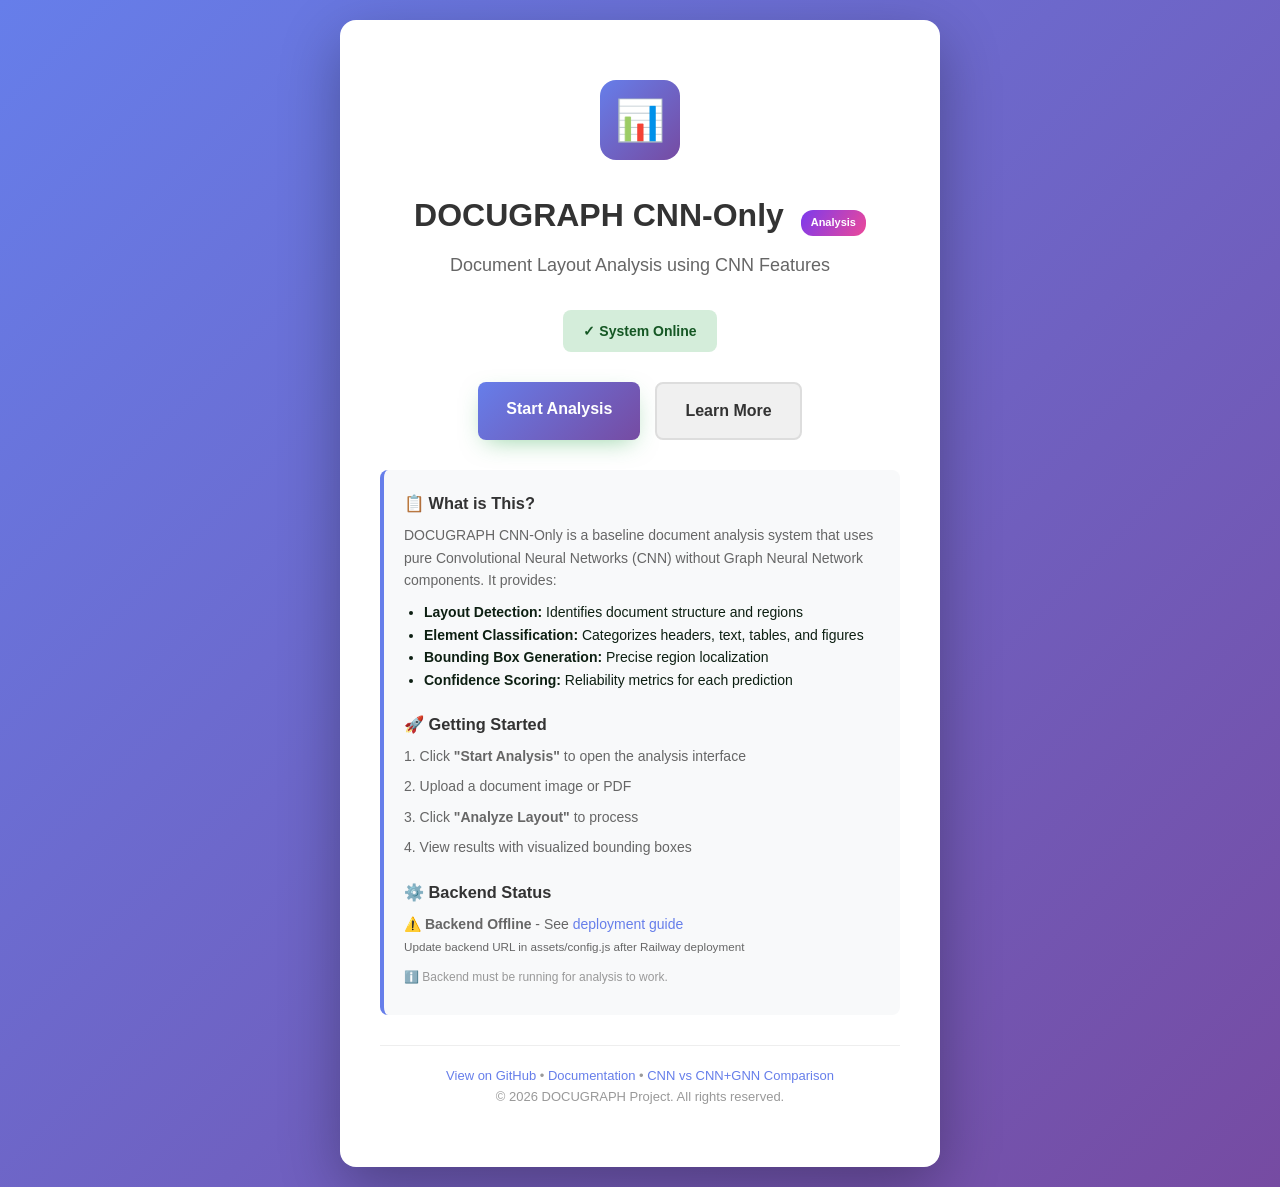
==== commit 36859e8f: "Add: Configuration system for easy backend URL updates and Railway deployment support" ====
--- a/index.html
+++ b/index.html
@@ -194,6 +194,7 @@
         </div>
     </div>
 
+    <script src="assets/config.js"></script>
     <script>
         // Check backend status on load
         document.addEventListener('DOMContentLoaded', () => {
@@ -202,9 +203,7 @@
 
         async function checkBackendStatus() {
             const statusEl = document.getElementById('backend-status');
-            const backendUrl = window.location.hostname === 'localhost' || window.location.hostname === '127.0.0.1' 
-                ? 'http://localhost:5000'
-                : 'https://docugraph-api.up.railway.app'; // Update with your Railway URL
+            const backendUrl = window.CONFIG.getBackendURL();
 
             try {
                 const response = await fetch(`${backendUrl}/health`, { 
@@ -214,8 +213,8 @@
                 statusEl.innerHTML = '✅ <strong>Backend Online</strong> - Ready to analyze documents';
                 statusEl.className = 'backend-status online';
             } catch (error) {
-                if (window.location.hostname !== 'localhost') {
-                    statusEl.innerHTML = '⚠️ <strong>Backend Offline</strong> - Deploying to Railway.app<br><small>Production backend URL not configured yet</small>';
+                if (window.location.hostname !== 'localhost' && window.location.hostname !== '127.0.0.1') {
+                    statusEl.innerHTML = '⚠️ <strong>Backend Offline</strong> - See <a href="RAILWAY_DEPLOYMENT.md" style="color: #667eea;">deployment guide</a><br><small>Update backend URL in assets/config.js after Railway deployment</small>';
                 } else {
                     statusEl.innerHTML = '❌ <strong>Backend Offline</strong> - Run: <code>python backend/app.py</code>';
                 }
